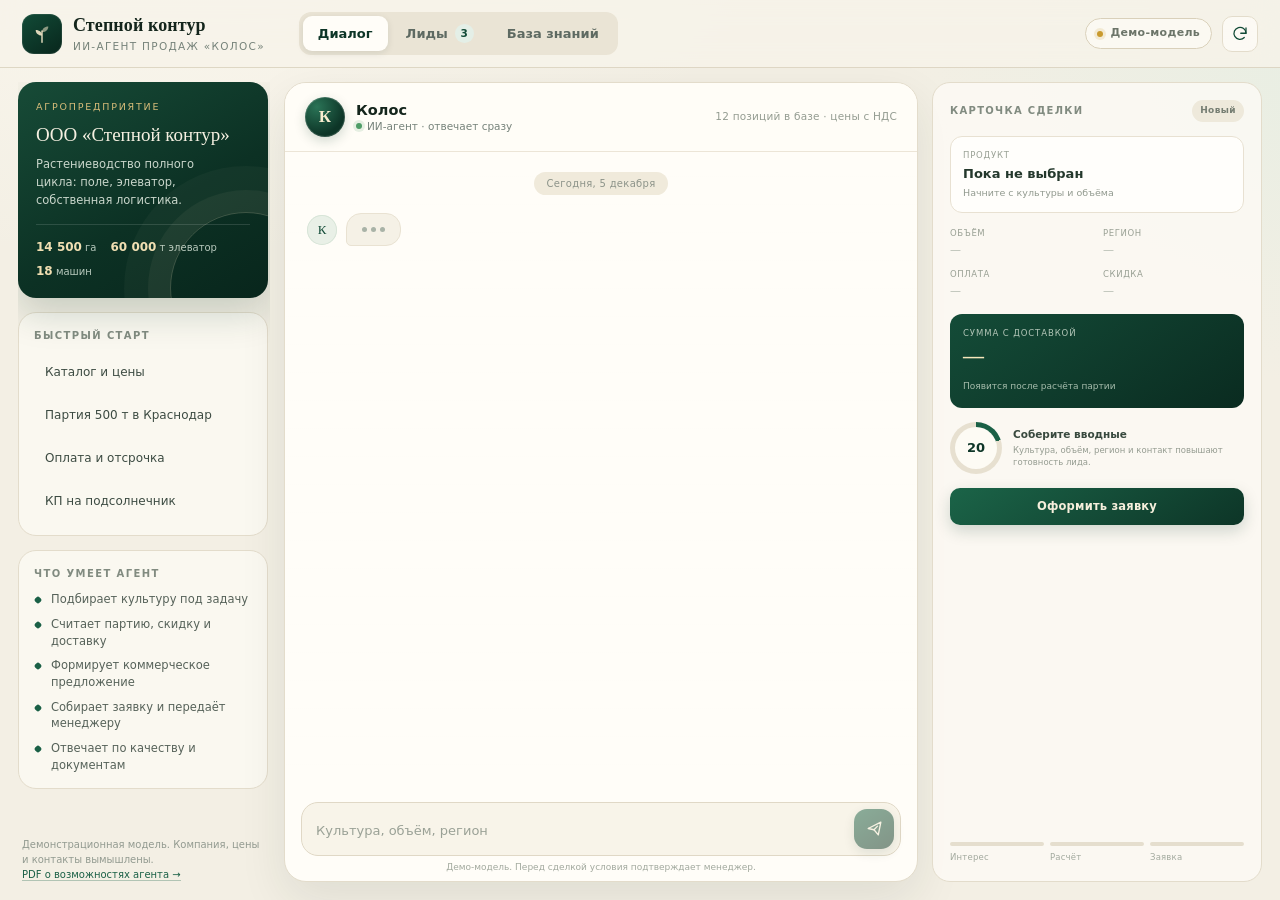
==== index.html @ c8ef96c7 "Add Kolos AI sales agent demo and capabilities PDF" ====
<!DOCTYPE html>
<html lang="ru">
<head>
  <meta charset="utf-8">
  <meta name="viewport" content="width=device-width, initial-scale=1">
  <title>Колос — ИИ-агент продаж «Степной контур»</title>
  <meta name="description" content="Демонстрационная модель ИИ-агента отдела продаж агропредприятия: подбор партии, расчёт, КП и заявки.">
  <link rel="stylesheet" href="assets/css/styles.css">
</head>
<body>
  <div class="app">
    <header class="topbar">
      <div class="brand">
        <div class="brand-mark" aria-hidden="true">
          <svg viewBox="0 0 32 32" fill="none">
            <path d="M16 27V12" stroke="currentColor" stroke-width="1.8" stroke-linecap="round"/>
            <path d="M16 18c-5.2 0-8.4-3.2-8.4-7.4 5.2 0 8.4 3.2 8.4 7.4Z" fill="currentColor" opacity=".9"/>
            <path d="M16 13.6c0-4.4 3.3-7.6 8.4-7.6 0 4.4-3.3 7.6-8.4 7.6Z" fill="currentColor" opacity=".55"/>
          </svg>
        </div>
        <div class="brand-text">
          <strong>Степной контур</strong>
          <span>ИИ-агент продаж «Колос»</span>
        </div>
      </div>

      <nav class="tabs" aria-label="Разделы">
        <button class="tab is-active" data-view="chat">Диалог</button>
        <button class="tab" data-view="leads">Лиды <span class="tab-count" id="leads-count">0</span></button>
        <button class="tab" data-view="kb">База знаний</button>
      </nav>

      <div class="top-actions">
        <span class="demo-pill"><i></i>Демо-модель</span>
        <button class="icon-btn" id="reset-btn" title="Начать новый диалог" aria-label="Начать новый диалог">
          <svg viewBox="0 0 24 24" fill="none"><path d="M20 11a8 8 0 1 0-2.3 5.7" stroke="currentColor" stroke-width="1.7" stroke-linecap="round"/><path d="M20 4v7h-7" stroke="currentColor" stroke-width="1.7" stroke-linecap="round" stroke-linejoin="round"/></svg>
        </button>
      </div>
    </header>

    <main class="workspace" id="workspace" data-view="chat">
      <aside class="sidebar">
        <div class="company-card">
          <div class="eyebrow">Агропредприятие</div>
          <div class="company-name">ООО «Степной контур»</div>
          <p>Растениеводство полного цикла: поле, элеватор, собственная логистика.</p>
          <div class="company-stats">
            <span><b>14 500</b> га</span>
            <span><b>60 000</b> т элеватор</span>
            <span><b>18</b> машин</span>
          </div>
        </div>

        <div class="side-section">
          <div class="side-title">Быстрый старт</div>
          <button class="scenario" data-prompt="Каталог и цены">
            <span>Каталог и цены</span><i>→</i>
          </button>
          <button class="scenario" data-prompt="Пшеница 3 класса, 500 т в Краснодар">
            <span>Партия 500 т в Краснодар</span><i>→</i>
          </button>
          <button class="scenario" data-prompt="Условия оплаты и отсрочка">
            <span>Оплата и отсрочка</span><i>→</i>
          </button>
          <button class="scenario" data-prompt="Подготовить КП на 300 т подсолнечника">
            <span>КП на подсолнечник</span><i>→</i>
          </button>
        </div>

        <div class="side-section">
          <div class="side-title">Что умеет агент</div>
          <ul class="cap-list">
            <li>Подбирает культуру под задачу</li>
            <li>Считает партию, скидку и доставку</li>
            <li>Формирует коммерческое предложение</li>
            <li>Собирает заявку и передаёт менеджеру</li>
            <li>Отвечает по качеству и документам</li>
          </ul>
        </div>

        <div class="side-note">
          Демонстрационная модель. Компания, цены и контакты вымышлены.<br>
          <a href="Возможности_ИИ-агента_Колос.pdf" target="_blank" rel="noopener">PDF о возможностях агента →</a>
        </div>
      </aside>

      <section class="view view-chat" aria-label="Диалог с агентом">
        <div class="chat-panel">
          <div class="chat-head">
            <div class="agent-id">
              <div class="avatar agent-avatar">К</div>
              <div class="agent-name">
                <strong>Колос</strong>
                <span><i class="online-dot"></i>ИИ-агент · отвечает сразу</span>
              </div>
            </div>
            <div class="chat-meta">12 позиций в базе · цены с НДС</div>
          </div>

          <div class="chat-scroll" id="chat-scroll" aria-live="polite">
            <div class="chat-day" id="chat-day">Сегодня</div>
            <div id="messages"></div>
          </div>

          <div class="suggestions" id="suggestions" aria-label="Быстрые ответы"></div>

          <form class="composer" id="composer" autocomplete="off">
            <textarea id="input" rows="1" placeholder="Культура, объём, регион" aria-label="Сообщение агенту"></textarea>
            <button class="send-btn" type="submit" aria-label="Отправить сообщение">
              <svg viewBox="0 0 24 24" fill="none"><path d="M4 12 20 4l-3.2 16-5.4-6.4L4 12Z" stroke="currentColor" stroke-width="1.7" stroke-linejoin="round"/><path d="m11.4 13.6 4.4-4.6" stroke="currentColor" stroke-width="1.7" stroke-linecap="round"/></svg>
            </button>
          </form>
          <div class="composer-note">Демо-модель. Перед сделкой условия подтверждает менеджер.</div>
        </div>
      </section>

      <aside class="deal-panel" aria-label="Карточка сделки">
        <div class="deal-head">
          <span>Карточка сделки</span>
          <span class="stage-pill" id="deal-stage">Новый</span>
        </div>

        <div class="deal-product">
          <span class="deal-label">Продукт</span>
          <div class="deal-value" id="deal-product">Пока не выбран</div>
          <div class="deal-sub" id="deal-product-sub">Начните с культуры и объёма</div>
        </div>

        <div class="deal-grid">
          <div><span>Объём</span><b id="deal-volume">—</b></div>
          <div><span>Регион</span><b id="deal-zone">—</b></div>
          <div><span>Оплата</span><b id="deal-payment">—</b></div>
          <div><span>Скидка</span><b id="deal-discount">—</b></div>
        </div>

        <div class="deal-total">
          <span id="deal-total-label">Сумма с доставкой</span>
          <b id="deal-total">—</b>
          <small id="deal-total-sub">Появится после расчёта партии</small>
        </div>

        <div class="score-row">
          <div class="score-ring" id="score-ring" style="--score:0"><span id="score-val">0</span></div>
          <div class="score-text">
            <b id="score-label">Соберите вводные</b>
            <span>Культура, объём, регион и контакт повышают готовность лида.</span>
          </div>
        </div>

        <button class="btn primary deal-cta" id="deal-cta" type="button">Оформить заявку</button>

        <div class="steps" id="deal-steps">
          <div class="step is-active" data-step="interest"><i></i><span>Интерес</span></div>
          <div class="step" data-step="quote"><i></i><span>Расчёт</span></div>
          <div class="step" data-step="lead"><i></i><span>Заявка</span></div>
        </div>
      </aside>

      <section class="view view-leads" aria-label="Лиды">
        <div class="page-head">
          <div>
            <h1>Лиды отдела продаж</h1>
            <p>Заявки из диалога с агентом и демонстрационные примеры. Статусы сохраняются в браузере.</p>
          </div>
          <button class="btn ghost" id="export-csv" type="button">Экспорт CSV</button>
        </div>

        <div class="kpi-row">
          <div class="kpi"><span>Всего лидов</span><b id="kpi-leads">0</b><small>в демо-базе</small></div>
          <div class="kpi"><span>Сумма пайплайна</span><b id="kpi-sum">0 ₽</b><small>по расчётам агента</small></div>
          <div class="kpi"><span>Средний скоринг</span><b id="kpi-score">0</b><small>из 100</small></div>
          <div class="kpi accent"><span>Горячих</span><b id="kpi-hot">0</b><small>скоринг 75+</small></div>
        </div>

        <div class="table-card">
          <div class="table-scroll">
            <table class="leads-table">
              <thead>
                <tr>
                  <th>Заявка</th>
                  <th>Клиент</th>
                  <th>Продукт</th>
                  <th>Объём</th>
                  <th>Сумма</th>
                  <th>Скоринг</th>
                  <th>Статус</th>
                </tr>
              </thead>
              <tbody id="leads-body"></tbody>
            </table>
          </div>
        </div>
      </section>

      <section class="view view-kb" aria-label="База знаний">
        <div class="page-head">
          <div>
            <h1>База знаний агента</h1>
            <p>12 товарных позиций, 10 типовых вопросов, условия оплаты и логистики. Данные вымышлены для демонстрации.</p>
          </div>
        </div>

        <div class="kb-toolbar">
          <div class="search-wrap">
            <svg viewBox="0 0 24 24" fill="none" aria-hidden="true"><circle cx="11" cy="11" r="6.5" stroke="currentColor" stroke-width="1.6"/><path d="m16 16 4 4" stroke="currentColor" stroke-width="1.6" stroke-linecap="round"/></svg>
            <input id="kb-search" type="search" placeholder="Поиск по культуре или показателю" aria-label="Поиск по базе знаний">
          </div>
          <div class="chips" id="kb-cats"></div>
        </div>

        <div class="table-card">
          <div class="table-scroll">
            <table class="kb-table">
              <thead>
                <tr>
                  <th>Позиция</th>
                  <th>Категория</th>
                  <th>Цена, ₽/т</th>
                  <th>В наличии</th>
                  <th>Мин. партия</th>
                  <th></th>
                </tr>
              </thead>
              <tbody id="kb-body"></tbody>
            </table>
          </div>
        </div>

        <h2 class="section-h">Частые вопросы</h2>
        <div class="faq-list" id="faq-list"></div>

        <h2 class="section-h">Условия работы</h2>
        <div class="terms-grid" id="terms-grid"></div>
      </section>
    </main>
  </div>

  <div class="modal" id="offer-modal" hidden>
    <div class="modal-backdrop" data-close-offer></div>
    <div class="modal-card" role="dialog" aria-modal="true" aria-label="Коммерческое предложение">
      <div class="modal-actions">
        <button class="btn ghost" id="offer-print" type="button">Печать / PDF</button>
        <button class="btn ghost" id="offer-download" type="button">Скачать HTML</button>
        <button class="icon-btn" data-close-offer type="button" aria-label="Закрыть">
          <svg viewBox="0 0 24 24" fill="none"><path d="m6 6 12 12M18 6 6 18" stroke="currentColor" stroke-width="1.8" stroke-linecap="round"/></svg>
        </button>
      </div>
      <div id="offer-doc"></div>
    </div>
  </div>

  <script src="assets/js/knowledge-base.js"></script>
  <script src="assets/js/agent.js"></script>
  <script src="assets/js/app.js"></script>
</body>
</html>
---- assets/css/styles.css ----
/* «Колос» — интерфейс демонстрационной модели ИИ-агента продаж */

:root {
  --paper: #f3efe4;
  --paper-deep: #ebe5d6;
  --card: #fffdf8;
  --ink: #14251c;
  --ink-soft: #3c4b42;
  --muted: #76827a;
  --line: #e3dccb;
  --line-strong: #d2c8b1;
  --green-950: #08261c;
  --green-900: #0d3527;
  --green-800: #124b37;
  --green-700: #1a6046;
  --green-100: #e4efe7;
  --gold: #c99a2e;
  --gold-soft: #f5e8c9;
  --danger: #a33b2e;
  --radius: 18px;
  --shadow: 0 18px 48px rgba(24, 41, 31, 0.09);
  --shadow-sm: 0 2px 10px rgba(24, 41, 31, 0.05);
  --font: "Segoe UI", system-ui, -apple-system, "Helvetica Neue", Arial, sans-serif;
  --serif: Georgia, "Times New Roman", serif;
}

* { box-sizing: border-box; }

html, body { height: 100%; }

body {
  margin: 0;
  color: var(--ink);
  font-family: var(--font);
  font-size: 14px;
  line-height: 1.5;
  background:
    radial-gradient(1100px 640px at 12% -12%, #fbf8ef 0%, transparent 58%),
    radial-gradient(900px 620px at 108% 6%, #e7eee3 0%, transparent 54%),
    var(--paper);
  -webkit-font-smoothing: antialiased;
}

button, input, textarea, select { font: inherit; color: inherit; }
button { cursor: pointer; }
h1, h2, h3, h4, p { margin: 0; }
ul { margin: 0; padding: 0; list-style: none; }

.app {
  display: flex;
  flex-direction: column;
  height: 100vh;
  height: 100dvh;
  overflow: hidden;
}

/* ---------- Шапка ---------- */

.topbar {
  flex: 0 0 auto;
  display: flex;
  align-items: center;
  gap: 28px;
  height: 68px;
  padding: 0 22px;
  border-bottom: 1px solid rgba(210, 200, 177, 0.65);
  background: rgba(247, 243, 233, 0.82);
  backdrop-filter: blur(14px);
  -webkit-backdrop-filter: blur(14px);
  z-index: 20;
}

.brand { display: flex; align-items: center; gap: 11px; min-width: 0; }

.brand-mark {
  width: 40px;
  height: 40px;
  flex: 0 0 auto;
  border-radius: 12px;
  display: grid;
  place-items: center;
  color: var(--gold-soft);
  background: linear-gradient(145deg, var(--green-800), var(--green-950));
  box-shadow: inset 0 0 0 1px rgba(255, 255, 255, 0.08);
}
.brand-mark svg { width: 24px; height: 24px; }

.brand-text { display: flex; flex-direction: column; line-height: 1.2; min-width: 0; }
.brand-text strong { font-family: var(--serif); font-size: 18px; font-weight: 600; letter-spacing: 0.1px; }
.brand-text span { font-size: 10.5px; color: var(--muted); text-transform: uppercase; letter-spacing: 1.3px; margin-top: 3px; }

.tabs {
  display: flex;
  gap: 3px;
  padding: 4px;
  border-radius: 12px;
  background: #eae4d5;
  margin-left: 6px;
}

.tab {
  border: 0;
  background: transparent;
  border-radius: 9px;
  padding: 8px 15px;
  font-size: 13px;
  font-weight: 600;
  color: #5e6a62;
  display: flex;
  align-items: center;
  gap: 7px;
  transition: background 0.18s, color 0.18s, box-shadow 0.18s;
  white-space: nowrap;
}
.tab:hover { color: var(--green-800); }
.tab.is-active { background: var(--card); color: var(--green-900); box-shadow: 0 2px 7px rgba(24, 41, 31, 0.1); }

.tab-count {
  min-width: 19px;
  height: 19px;
  padding: 0 5px;
  border-radius: 999px;
  background: var(--green-100);
  color: var(--green-800);
  font-size: 10.5px;
  display: inline-grid;
  place-items: center;
}

.top-actions { margin-left: auto; display: flex; align-items: center; gap: 10px; }

.demo-pill {
  display: inline-flex;
  align-items: center;
  gap: 7px;
  padding: 6px 11px;
  border-radius: 999px;
  border: 1px solid #d9d0ba;
  background: rgba(255, 253, 248, 0.6);
  font-size: 11px;
  font-weight: 600;
  letter-spacing: 0.3px;
  color: #6c7569;
  white-space: nowrap;
}
.demo-pill i { width: 6px; height: 6px; border-radius: 50%; background: var(--gold); box-shadow: 0 0 0 3px rgba(201, 154, 46, 0.16); }

.icon-btn {
  width: 36px;
  height: 36px;
  border-radius: 10px;
  border: 1px solid var(--line);
  background: rgba(255, 253, 248, 0.7);
  color: var(--green-800);
  display: grid;
  place-items: center;
  transition: border-color 0.18s, background 0.18s, transform 0.18s;
}
.icon-btn:hover { border-color: var(--green-700); background: #fff; }
.icon-btn:active { transform: scale(0.96); }
.icon-btn svg { width: 18px; height: 18px; }

/* ---------- Рабочая область ---------- */

.workspace {
  flex: 1 1 auto;
  min-height: 0;
  display: grid;
  grid-template-columns: 252px minmax(0, 1fr) 330px;
  gap: 14px;
  padding: 14px 18px 18px;
}

.view { display: none; min-width: 0; min-height: 0; }
.workspace[data-view="chat"] .view-chat { display: flex; }
.workspace[data-view="leads"] .view-leads { display: block; grid-column: 2 / -1; overflow-y: auto; padding: 4px 4px 28px; }
.workspace[data-view="kb"] .view-kb { display: block; grid-column: 2 / -1; overflow-y: auto; padding: 4px 4px 28px; }
.workspace[data-view="leads"] .deal-panel,
.workspace[data-view="kb"] .deal-panel { display: none; }
.workspace[data-view="leads"] .view-chat,
.workspace[data-view="kb"] .view-chat { display: none; }

/* ---------- Левая колонка ---------- */

.sidebar {
  display: flex;
  flex-direction: column;
  gap: 14px;
  min-height: 0;
  overflow-y: auto;
  padding-right: 2px;
  scrollbar-width: thin;
}

.company-card {
  position: relative;
  overflow: hidden;
  padding: 18px;
  border-radius: var(--radius);
  background: linear-gradient(150deg, #174b37 0%, #0c3124 58%, #08261c 100%);
  color: #f5f0e1;
  box-shadow: 0 16px 36px rgba(13, 53, 39, 0.18);
}
.company-card::after {
  content: "";
  position: absolute;
  width: 150px;
  height: 150px;
  right: -54px;
  bottom: -66px;
  border-radius: 50%;
  border: 1px solid rgba(245, 232, 201, 0.22);
  box-shadow: 0 0 0 22px rgba(245, 232, 201, 0.05), 0 0 0 46px rgba(245, 232, 201, 0.03);
}
.eyebrow {
  font-size: 9.5px;
  letter-spacing: 1.8px;
  text-transform: uppercase;
  color: #d9bd7a;
  margin-bottom: 9px;
}
.company-name { font-family: var(--serif); font-size: 19px; line-height: 1.25; margin-bottom: 9px; }
.company-card p { font-size: 11.5px; line-height: 1.55; color: #c9d6cb; max-width: 200px; }
.company-stats {
  display: flex;
  flex-wrap: wrap;
  gap: 6px 14px;
  margin-top: 15px;
  padding-top: 13px;
  border-top: 1px solid rgba(255, 255, 255, 0.13);
  font-size: 10px;
  color: #b9cabe;
}
.company-stats b { color: #f1dfb2; font-size: 12px; font-weight: 600; }

.side-section {
  padding: 15px;
  border-radius: var(--radius);
  border: 1px solid var(--line);
  background: rgba(255, 253, 248, 0.62);
}
.side-title {
  font-size: 10px;
  font-weight: 700;
  letter-spacing: 1.4px;
  text-transform: uppercase;
  color: #818b80;
  margin-bottom: 10px;
}

.scenario {
  width: 100%;
  display: flex;
  align-items: center;
  justify-content: space-between;
  gap: 8px;
  padding: 9px 10px;
  margin-bottom: 5px;
  border: 1px solid transparent;
  border-radius: 10px;
  background: transparent;
  text-align: left;
  font-size: 12px;
  color: var(--ink-soft);
  transition: background 0.16s, border-color 0.16s, transform 0.16s;
}
.scenario:last-child { margin-bottom: 0; }
.scenario i { font-style: normal; color: var(--gold); opacity: 0; transform: translateX(-3px); transition: opacity 0.16s, transform 0.16s; }
.scenario:hover { background: #fff; border-color: var(--line); transform: translateX(1px); }
.scenario:hover i { opacity: 1; transform: translateX(0); }

.cap-list li {
  position: relative;
  padding-left: 17px;
  font-size: 11.5px;
  line-height: 1.45;
  color: #566259;
  margin-bottom: 8px;
}
.cap-list li:last-child { margin-bottom: 0; }
.cap-list li::before {
  content: "";
  position: absolute;
  left: 1px;
  top: 6px;
  width: 6px;
  height: 6px;
  border-radius: 2px;
  background: var(--green-700);
  transform: rotate(45deg);
}

.side-note {
  margin-top: auto;
  padding: 0 4px;
  font-size: 10px;
  line-height: 1.5;
  color: #929a90;
}
.side-note a {
  color: var(--green-700);
  text-decoration: none;
  border-bottom: 1px solid rgba(26, 96, 70, 0.3);
}
.side-note a:hover { border-bottom-color: var(--green-700); }

/* ---------- Чат ---------- */

.view-chat { min-height: 0; }

.chat-panel {
  flex: 1;
  min-width: 0;
  min-height: 0;
  display: flex;
  flex-direction: column;
  overflow: hidden;
  border-radius: 22px;
  border: 1px solid var(--line);
  background: var(--card);
  box-shadow: var(--shadow);
}

.chat-head {
  flex: 0 0 auto;
  display: flex;
  align-items: center;
  justify-content: space-between;
  gap: 14px;
  padding: 14px 20px;
  border-bottom: 1px solid #ece5d7;
  background: rgba(255, 253, 248, 0.9);
}

.agent-id { display: flex; align-items: center; gap: 11px; }
.avatar {
  border-radius: 50%;
  display: grid;
  place-items: center;
  flex: 0 0 auto;
  font-family: var(--serif);
  font-weight: 600;
}
.agent-avatar {
  width: 40px;
  height: 40px;
  font-size: 17px;
  color: #f8edcf;
  background: radial-gradient(circle at 30% 25%, #2a7356, #0d3527 68%);
  box-shadow: inset 0 0 0 1px rgba(255, 255, 255, 0.14), 0 4px 12px rgba(13, 53, 39, 0.18);
}
.agent-name { display: flex; flex-direction: column; line-height: 1.3; }
.agent-name strong { font-size: 14.5px; }
.agent-name span { font-size: 10.5px; color: var(--muted); display: flex; align-items: center; gap: 5px; }
.online-dot { width: 6px; height: 6px; border-radius: 50%; background: #4f9d67; box-shadow: 0 0 0 3px rgba(79, 157, 103, 0.14); }
.chat-meta { font-size: 10.5px; color: #949c91; letter-spacing: 0.2px; }

.chat-scroll {
  flex: 1 1 auto;
  min-height: 0;
  overflow-y: auto;
  padding: 20px 22px 10px;
  background:
    linear-gradient(rgba(255, 253, 248, 0.94), rgba(255, 253, 248, 0.94)),
    repeating-linear-gradient(0deg, transparent 0 27px, rgba(20, 37, 28, 0.035) 27px 28px);
  scrollbar-width: thin;
  scrollbar-color: #d8d0bd transparent;
}
.chat-scroll::-webkit-scrollbar { width: 7px; }
.chat-scroll::-webkit-scrollbar-thumb { background: #d8d0bd; border-radius: 999px; }

.chat-day {
  width: fit-content;
  margin: 0 auto 18px;
  padding: 4px 12px;
  border-radius: 999px;
  background: #f0eadb;
  font-size: 10px;
  color: #8c9389;
  letter-spacing: 0.3px;
}

.msg { display: flex; gap: 9px; align-items: flex-start; margin-bottom: 13px; animation: msg-in 0.28s ease both; }
.msg-avatar {
  width: 30px;
  height: 30px;
  flex: 0 0 auto;
  border-radius: 50%;
  display: grid;
  place-items: center;
  font-family: var(--serif);
  font-size: 13px;
  margin-top: 2px;
}
.msg.agent .msg-avatar { background: #e9f0e7; color: var(--green-800); box-shadow: inset 0 0 0 1px #d8e5d8; }
.msg.user { flex-direction: row-reverse; }
.msg.user .msg-avatar { background: #f3e4bf; color: #8a6716; box-shadow: inset 0 0 0 1px #ead7aa; font-family: var(--font); font-size: 9.5px; letter-spacing: -0.2px; }
.msg-body { width: 100%; min-width: 0; max-width: min(640px, calc(100% - 42px)); }
.msg.user .msg-body { max-width: min(560px, calc(100% - 42px)); display: flex; flex-direction: column; align-items: flex-end; }

.bubble {
  display: inline-block;
  max-width: 100%;
  padding: 11px 14px;
  border-radius: 15px 15px 15px 5px;
  background: #f5f1e6;
  border: 1px solid #e9e2d2;
  font-size: 13px;
  line-height: 1.55;
  color: #26352c;
  overflow-wrap: anywhere;
}
.bubble b { color: var(--green-900); }
.msg.user .bubble {
  background: linear-gradient(145deg, #17513d, #0d3527);
  border-color: #0d3527;
  color: #f7f2e3;
  border-radius: 15px 15px 5px 15px;
  box-shadow: 0 4px 12px rgba(13, 53, 39, 0.14);
}
.msg.user .bubble b { color: #f3e3b6; }

.msg-intro { margin-bottom: 8px; }

/* Товарные карточки */

.p-grid { display: grid; grid-template-columns: repeat(auto-fit, minmax(205px, 1fr)); gap: 9px; }

.p-card {
  display: flex;
  flex-direction: column;
  gap: 7px;
  padding: 12px 13px;
  border: 1px solid #e5dece;
  border-radius: 14px;
  background: #fffefb;
  box-shadow: var(--shadow-sm);
  transition: border-color 0.18s, transform 0.18s, box-shadow 0.18s;
}
.p-card:hover { border-color: #b9cdb9; transform: translateY(-1px); box-shadow: 0 7px 20px rgba(24, 41, 31, 0.08); }
.p-top { display: flex; align-items: center; justify-content: space-between; gap: 6px; }
.p-cat { font-size: 9px; letter-spacing: 1px; text-transform: uppercase; color: #949b8e; }
.p-badge { font-size: 9px; font-weight: 700; color: #836214; background: var(--gold-soft); border-radius: 999px; padding: 2px 7px; white-space: nowrap; }
.p-card h4 { font-size: 12.5px; line-height: 1.32; font-weight: 600; color: #1d3327; min-height: 33px; }
.p-price { font-size: 17px; font-weight: 700; color: var(--green-900); letter-spacing: -0.2px; }
.p-price span { font-size: 10.5px; font-weight: 500; color: var(--muted); }
.p-meta { display: flex; flex-wrap: wrap; gap: 4px 10px; font-size: 9.5px; color: #7f8a80; }
.p-specs { font-size: 9.5px; line-height: 1.45; color: #8b9388; border-top: 1px dashed #e9e2d2; padding-top: 7px; }
.p-ask {
  margin-top: 2px;
  border: 0;
  background: transparent;
  padding: 2px 0;
  text-align: left;
  color: var(--green-700);
  font-size: 10.5px;
  font-weight: 700;
  letter-spacing: 0.2px;
}
.p-ask:hover { color: var(--green-950); text-decoration: underline; }

/* Прайс-таблица в чате */

.price-table {
  width: 100%;
  border: 1px solid #e5dece;
  border-radius: 13px;
  overflow: hidden;
  background: #fffefb;
  border-collapse: separate;
  border-spacing: 0;
  font-size: 11.5px;
}
.price-table th {
  text-align: left;
  padding: 7px 11px;
  background: #f3eee1;
  color: #8a9186;
  font-size: 9px;
  letter-spacing: 0.8px;
  text-transform: uppercase;
  font-weight: 600;
}
.price-table td { padding: 8px 11px; border-top: 1px solid #efe9db; vertical-align: middle; }
.price-table td:last-child { text-align: right; }
.price-table .pt-name { font-weight: 600; color: #24382c; }
.price-table .pt-price { font-weight: 700; color: var(--green-800); white-space: nowrap; }
.price-table button {
  border: 1px solid #d8d0bd;
  background: #fff;
  border-radius: 7px;
  padding: 4px 9px;
  font-size: 9.5px;
  color: var(--green-700);
  font-weight: 600;
  white-space: nowrap;
}
.price-table button:hover { border-color: var(--green-700); }

/* Расчёт */

.quote-card {
  max-width: 630px;
  overflow: hidden;
  border: 1px solid #ddd5c2;
  border-radius: 15px;
  background: #fffefb;
  box-shadow: 0 6px 18px rgba(24, 41, 31, 0.06);
}
.quote-head {
  display: flex;
  align-items: flex-start;
  justify-content: space-between;
  gap: 12px;
  padding: 12px 15px;
  background: linear-gradient(135deg, #f1f5ec, #faf7ee);
  border-bottom: 1px solid #e7e0cf;
}
.quote-head span { display: block; font-size: 9px; letter-spacing: 1.1px; text-transform: uppercase; color: #8c9488; margin-bottom: 3px; }
.quote-head b { font-size: 13px; color: #1b3326; line-height: 1.3; }
.quote-valid {
  flex: 0 0 auto;
  font-size: 9px !important;
  letter-spacing: 0.2px !important;
  text-transform: none !important;
  color: #7a6330 !important;
  background: #f6eccf;
  border-radius: 999px;
  padding: 4px 8px;
  margin: 0 !important;
  white-space: nowrap;
}
.q-lines { padding: 8px 15px; }
.q-line { display: flex; justify-content: space-between; gap: 14px; padding: 5px 0; font-size: 11.5px; color: #5f6b62; }
.q-line b { color: #24382c; font-weight: 600; white-space: nowrap; }
.q-line.discount, .q-line.discount b { color: #8a6716; }
.q-line .q-note { display: block; font-size: 9px; color: #98a094; font-weight: 400; margin-top: 1px; }
.q-total {
  display: grid;
  grid-template-columns: 1fr auto;
  align-items: center;
  gap: 4px 14px;
  padding: 12px 15px;
  background: linear-gradient(140deg, #124b37, #0a2b20);
  color: #f4eedf;
}
.q-total span { font-size: 10px; letter-spacing: 0.7px; text-transform: uppercase; color: #b9cbbd; }
.q-total b { font-family: var(--serif); font-size: 22px; letter-spacing: -0.3px; color: #f7e8bd; }
.q-total small { grid-column: 1 / -1; font-size: 9.5px; color: #a9bfae; }
.q-foot { padding: 8px 15px; border-top: 1px solid #ece5d6; font-size: 9px; color: #969d92; display: flex; justify-content: space-between; gap: 10px; flex-wrap: wrap; }
.q-warn { margin: 0 15px 10px; padding: 7px 9px; border-radius: 8px; background: #fbf1d8; color: #7c621f; font-size: 9.5px; line-height: 1.45; }

/* Оплата */

.pay-card { display: grid; gap: 7px; max-width: 600px; }
.pay-opt {
  display: grid;
  grid-template-columns: 1fr auto;
  gap: 2px 14px;
  padding: 10px 13px;
  border: 1px solid #e5dece;
  border-radius: 11px;
  background: #fffefb;
}
.pay-opt.is-highlight { border-color: #d9c48d; background: #fdf8ea; }
.pay-opt b { font-size: 12px; color: #26392d; }
.pay-opt .pay-amount { font-size: 12px; font-weight: 700; color: var(--green-800); white-space: nowrap; }
.pay-opt span { grid-column: 1 / -1; font-size: 9.5px; color: #8b9388; }
.pay-opt .pay-tag { font-size: 8.5px; font-weight: 700; color: #7c5e16; background: #f5e6bd; border-radius: 999px; padding: 2px 6px; margin-left: 5px; }

/* Доставка */

.delivery-table { width: 100%; border-collapse: collapse; font-size: 11px; background: #fffefb; border: 1px solid #e5dece; border-radius: 12px; overflow: hidden; max-width: 600px; }
.delivery-table th { text-align: left; padding: 7px 11px; background: #f3eee1; font-size: 8.5px; letter-spacing: 0.7px; text-transform: uppercase; color: #8d9488; font-weight: 600; }
.delivery-table td { padding: 6px 11px; border-top: 1px solid #f0eadc; }
.delivery-table td:last-child { text-align: right; font-weight: 600; color: var(--green-800); }
.delivery-table .day { color: #8f978c; font-size: 9.5px; text-align: right; }

/* Форма */

.lead-form {
  max-width: 590px;
  padding: 14px;
  border: 1px solid #ddd5c2;
  border-radius: 15px;
  background: #fffefb;
  box-shadow: var(--shadow-sm);
}
.form-context {
  display: flex;
  flex-wrap: wrap;
  gap: 5px;
  margin-bottom: 10px;
}
.form-context span {
  font-size: 9px;
  color: #6b7569;
  background: #f2edde;
  border-radius: 999px;
  padding: 3px 8px;
}
.form-grid { display: grid; grid-template-columns: 1fr 1fr; gap: 8px; }
.lead-form label { display: flex; flex-direction: column; gap: 4px; font-size: 9px; font-weight: 600; letter-spacing: 0.4px; text-transform: uppercase; color: #8a9186; }
.lead-form input, .lead-form textarea {
  border: 1px solid #e2dbc9;
  border-radius: 9px;
  background: #fbf8f0;
  padding: 8px 10px;
  font-size: 12px;
  color: var(--ink);
  outline: none;
  transition: border-color 0.16s, background 0.16s, box-shadow 0.16s;
}
.lead-form input:focus, .lead-form textarea:focus { border-color: #7fa389; background: #fff; box-shadow: 0 0 0 3px rgba(26, 96, 70, 0.09); }
.lead-form textarea { resize: vertical; min-height: 44px; }
.lead-form .wide { margin-top: 8px; }
.form-foot { display: flex; align-items: center; justify-content: space-between; gap: 12px; margin-top: 10px; }
.form-foot small { font-size: 8.5px; line-height: 1.4; color: #a0a79c; max-width: 300px; }
.form-error { margin-top: 7px; font-size: 10px; color: var(--danger); }
.form-status { font-size: 10.5px; color: var(--green-700); font-weight: 600; }
.lead-form.is-sent { opacity: 0.72; }

/* Заявка-итог */

.summary-card {
  max-width: 590px;
  border: 1px solid #d9d2bf;
  border-radius: 14px;
  background: #fffefb;
  overflow: hidden;
}
.summary-top { display: flex; align-items: center; justify-content: space-between; gap: 10px; padding: 10px 13px; background: #f2f6ed; border-bottom: 1px solid #e6e0d0; }
.summary-top b { font-size: 12px; }
.summary-grid { display: grid; grid-template-columns: 1fr 1fr; gap: 8px 16px; padding: 12px 13px; }
.summary-grid span { display: block; font-size: 8.5px; letter-spacing: 0.5px; text-transform: uppercase; color: #969d92; margin-bottom: 1px; }
.summary-grid b { font-size: 11px; font-weight: 600; color: #2c3d32; }
.summary-total { display: flex; justify-content: space-between; align-items: center; padding: 9px 13px; border-top: 1px dashed #e6dfcf; font-size: 11px; color: #758075; }
.summary-total b { font-size: 14px; color: var(--green-800); }

/* КП в чате */

.offer-card {
  display: flex;
  align-items: center;
  gap: 12px;
  max-width: 590px;
  padding: 12px 14px;
  border: 1px solid #dcc994;
  border-radius: 14px;
  background: linear-gradient(135deg, #fdf8e9, #f8f0d6);
}
.offer-card .offer-ico {
  width: 38px;
  height: 46px;
  flex: 0 0 auto;
  border-radius: 4px 9px 4px 4px;
  background: #fff;
  border: 1px solid #e3d4a8;
  display: grid;
  place-items: center;
  font-size: 8px;
  font-weight: 800;
  letter-spacing: 0.5px;
  color: #9b7920;
  box-shadow: 0 2px 5px rgba(138, 103, 22, 0.08);
}
.offer-card .offer-text { min-width: 0; flex: 1; }
.offer-card b { display: block; font-size: 12px; color: #3c3318; }
.offer-card span { display: block; font-size: 9.5px; color: #857748; margin-top: 2px; }
.offer-card button {
  flex: 0 0 auto;
  border: 1px solid #c9a43c;
  background: #fffdf4;
  color: #7e5f12;
  border-radius: 9px;
  padding: 7px 11px;
  font-size: 10px;
  font-weight: 700;
  white-space: nowrap;
}
.offer-card button:hover { background: #fff; border-color: #a9831a; }

/* Печатает */

.typing { display: flex; gap: 9px; align-items: flex-start; margin-bottom: 13px; animation: msg-in 0.2s ease both; }
.typing .msg-avatar {
  width: 30px;
  height: 30px;
  border-radius: 50%;
  display: grid;
  place-items: center;
  flex: 0 0 auto;
  background: #e9f0e7;
  color: var(--green-800);
  font-family: var(--serif);
  font-size: 13px;
  box-shadow: inset 0 0 0 1px #d8e5d8;
}
.typing .bubble { display: flex; align-items: center; gap: 4px; padding: 13px 15px; }
.typing i { width: 5px; height: 5px; border-radius: 50%; background: #a9b3a7; animation: blink 1.2s infinite; }
.typing i:nth-child(2) { animation-delay: 0.15s; }
.typing i:nth-child(3) { animation-delay: 0.3s; }

/* Быстрые ответы и ввод */

.suggestions {
  flex: 0 0 auto;
  display: flex;
  gap: 7px;
  overflow-x: auto;
  padding: 9px 18px 0;
  scrollbar-width: none;
}
.suggestions::-webkit-scrollbar { display: none; }
.suggestions:empty { display: none; }
.suggestions button {
  flex: 0 0 auto;
  border: 1px solid #dcd4c2;
  background: #fffdf8;
  border-radius: 999px;
  padding: 6px 12px;
  font-size: 10.5px;
  color: #536157;
  transition: border-color 0.16s, background 0.16s, color 0.16s;
}
.suggestions button:hover { border-color: var(--green-700); background: #f4f8f1; color: var(--green-900); }

.composer {
  flex: 0 0 auto;
  display: flex;
  align-items: flex-end;
  gap: 8px;
  margin: 10px 16px 5px;
  padding: 6px 6px 6px 14px;
  border: 1px solid #e0d8c6;
  border-radius: 17px;
  background: #f8f4e9;
  transition: border-color 0.18s, background 0.18s, box-shadow 0.18s;
}
.composer:focus-within { border-color: #92b19a; background: #fff; box-shadow: 0 0 0 3px rgba(26, 96, 70, 0.07); }
.composer textarea {
  flex: 1;
  min-width: 0;
  border: 0;
  background: transparent;
  resize: none;
  outline: none;
  padding: 8px 0;
  max-height: 120px;
  font-size: 13px;
  line-height: 1.45;
}
.composer textarea::placeholder { color: #9aa196; }
.send-btn {
  width: 40px;
  height: 40px;
  flex: 0 0 auto;
  border: 0;
  border-radius: 13px;
  background: linear-gradient(145deg, #1c6549, #0d3527);
  color: #f6efdc;
  display: grid;
  place-items: center;
  box-shadow: 0 4px 12px rgba(13, 53, 39, 0.2);
  transition: transform 0.16s, opacity 0.16s;
}
.send-btn:hover { transform: translateY(-1px); }
.send-btn:active { transform: scale(0.96); }
.send-btn:disabled { opacity: 0.5; cursor: default; transform: none; }
.send-btn svg { width: 19px; height: 19px; }
.composer-note { flex: 0 0 auto; text-align: center; font-size: 9px; color: #a2a99e; padding: 0 0 7px; }

/* ---------- Карточка сделки ---------- */

.deal-panel {
  display: flex;
  flex-direction: column;
  gap: 14px;
  min-height: 0;
  overflow-y: auto;
  padding: 17px;
  border: 1px solid var(--line);
  border-radius: var(--radius);
  background: rgba(255, 253, 248, 0.72);
  scrollbar-width: thin;
}

.deal-head { display: flex; align-items: center; justify-content: space-between; gap: 8px; }
.deal-head > span:first-child { font-size: 10px; font-weight: 700; letter-spacing: 1.3px; text-transform: uppercase; color: #818b80; }
.stage-pill {
  font-size: 9px;
  font-weight: 700;
  letter-spacing: 0.4px;
  padding: 4px 8px;
  border-radius: 999px;
  background: #eee9db;
  color: #757d72;
  white-space: nowrap;
}
.stage-pill.is-quote { background: #e9f0e4; color: #3f6f4d; }
.stage-pill.is-lead { background: var(--gold-soft); color: #7a5c12; }

.deal-product { padding: 12px; border-radius: 12px; background: #fffefb; border: 1px solid #e8e1d2; }
.deal-label { display: block; font-size: 8.5px; letter-spacing: 0.8px; text-transform: uppercase; color: #99a094; margin-bottom: 4px; }
.deal-value { font-size: 13px; font-weight: 600; line-height: 1.35; color: #24382c; }
.deal-sub { font-size: 9.5px; color: #929a8f; margin-top: 3px; }

.deal-grid { display: grid; grid-template-columns: 1fr 1fr; gap: 10px 12px; }
.deal-grid > div { min-width: 0; }
.deal-grid span { display: block; font-size: 8.5px; letter-spacing: 0.6px; text-transform: uppercase; color: #99a094; margin-bottom: 2px; }
.deal-grid b { display: block; font-size: 11px; font-weight: 600; color: #3a4a40; overflow: hidden; text-overflow: ellipsis; }
.deal-grid b.is-empty { color: #b3b9af; font-weight: 400; }

.deal-total {
  padding: 13px;
  border-radius: 12px;
  background: linear-gradient(145deg, #144c38, #0a2b20);
  color: #f4eedf;
}
.deal-total span { display: block; font-size: 8.5px; letter-spacing: 0.9px; text-transform: uppercase; color: #b3c6b8; }
.deal-total b { display: block; font-family: var(--serif); font-size: 21px; color: #f6e7bb; margin: 2px 0 1px; letter-spacing: -0.3px; }
.deal-total small { font-size: 9px; color: #a6bcac; }

.score-row { display: flex; align-items: center; gap: 11px; }
.score-ring {
  position: relative;
  width: 52px;
  height: 52px;
  flex: 0 0 auto;
  border-radius: 50%;
  background: conic-gradient(var(--green-700) calc(var(--score) * 1%), #e7e0d0 0);
  display: grid;
  place-items: center;
}
.score-ring::before { content: ""; position: absolute; inset: 5px; border-radius: 50%; background: #fdfbf4; }
.score-ring span { position: relative; font-size: 13px; font-weight: 700; color: var(--green-900); }
.score-text { min-width: 0; }
.score-text b { display: block; font-size: 10.5px; color: #38493e; }
.score-text span { display: block; font-size: 8.5px; line-height: 1.4; color: #959c91; margin-top: 2px; }

.btn {
  border: 0;
  border-radius: 10px;
  padding: 10px 14px;
  font-size: 11.5px;
  font-weight: 700;
  letter-spacing: 0.2px;
  transition: transform 0.16s, background 0.16s, border-color 0.16s;
}
.btn.primary {
  background: linear-gradient(145deg, #1b6448, #0d3527);
  color: #f6efdc;
  box-shadow: 0 6px 16px rgba(13, 53, 39, 0.18);
}
.btn.primary:hover { transform: translateY(-1px); }
.btn.primary:disabled { opacity: 0.55; cursor: default; transform: none; }
.btn.ghost {
  border: 1px solid #d7cfbc;
  background: #fffdf8;
  color: var(--green-800);
}
.btn.ghost:hover { border-color: var(--green-700); background: #fff; }
.deal-cta { width: 100%; }

.steps { display: flex; gap: 6px; margin-top: auto; padding-top: 4px; }
.step { flex: 1; display: flex; flex-direction: column; gap: 5px; font-size: 8.5px; color: #a2a99e; letter-spacing: 0.2px; }
.step i { height: 4px; border-radius: 2px; background: #e5dece; transition: background 0.2s; }
.step.is-active { color: #546257; }
.step.is-active i { background: var(--green-700); }
.step.is-done i { background: var(--gold); }

/* ---------- Страницы: лиды и база знаний ---------- */

.page-head { display: flex; align-items: flex-start; justify-content: space-between; gap: 18px; margin: 4px 2px 16px; }
.page-head h1 { font-family: var(--serif); font-size: 26px; font-weight: 600; letter-spacing: -0.3px; color: var(--green-950); }
.page-head p { margin-top: 5px; font-size: 11.5px; line-height: 1.5; color: #7c877d; max-width: 620px; }

.kpi-row { display: grid; grid-template-columns: repeat(4, minmax(0, 1fr)); gap: 10px; margin-bottom: 14px; }
.kpi {
  padding: 13px 15px;
  border: 1px solid var(--line);
  border-radius: 14px;
  background: rgba(255, 253, 248, 0.72);
}
.kpi span { display: block; font-size: 8.5px; letter-spacing: 0.9px; text-transform: uppercase; color: #939b90; }
.kpi b { display: block; font-family: var(--serif); font-size: 22px; font-weight: 600; color: var(--green-900); margin: 2px 0 1px; letter-spacing: -0.3px; }
.kpi small { font-size: 9px; color: #a3aaa0; }
.kpi.accent { background: linear-gradient(145deg, #174c37, #0a2b20); border-color: #0a2b20; }
.kpi.accent span, .kpi.accent small { color: #b7c9bb; }
.kpi.accent b { color: #f5e6bb; }

.table-card { border: 1px solid var(--line); border-radius: 16px; background: rgba(255, 253, 248, 0.82); overflow: hidden; }
.table-scroll { overflow-x: auto; }
table { width: 100%; border-collapse: collapse; }
.leads-table { min-width: 860px; }
.kb-table { min-width: 720px; }

th {
  text-align: left;
  padding: 11px 14px;
  background: #f1ecdf;
  font-size: 8.5px;
  font-weight: 700;
  letter-spacing: 0.8px;
  text-transform: uppercase;
  color: #8b9388;
  border-bottom: 1px solid #e0d8c6;
  white-space: nowrap;
}
td { padding: 11px 14px; border-top: 1px solid #eee8da; font-size: 11px; vertical-align: middle; }
tbody tr:first-child td { border-top: 0; }
tbody tr:hover { background: rgba(244, 240, 228, 0.55); }

.lead-id { font-size: 10px; font-weight: 700; color: var(--green-800); white-space: nowrap; }
.lead-date { display: block; font-size: 8.5px; color: #9ba297; margin-top: 2px; }
.lead-client b { display: block; font-size: 11px; color: #2b3d31; }
.lead-client span { display: block; font-size: 9px; color: #939b90; margin-top: 1px; }
.lead-product b { display: block; font-size: 10.5px; color: #34463a; }
.lead-product span { display: block; font-size: 8.5px; color: #9ba297; margin-top: 1px; }
.lead-amount { font-weight: 700; color: var(--green-900); white-space: nowrap; }
.lead-amount small { display: block; font-size: 8px; font-weight: 400; color: #a0a79c; }

.score-badge {
  display: inline-flex;
  align-items: center;
  gap: 4px;
  padding: 3px 7px;
  border-radius: 999px;
  font-size: 9px;
  font-weight: 700;
}
.score-badge.hot { background: #f7e4c1; color: #7c5a10; }
.score-badge.warm { background: #e7f0e5; color: #3e6d4b; }
.score-badge.cold { background: #ece9df; color: #7c8378; }

.status-select {
  appearance: none;
  -webkit-appearance: none;
  border: 1px solid transparent;
  border-radius: 999px;
  padding: 4px 24px 4px 9px;
  font-size: 9.5px;
  font-weight: 600;
  outline: none;
  cursor: pointer;
  background-image: linear-gradient(45deg, transparent 50%, currentColor 50%), linear-gradient(135deg, currentColor 50%, transparent 50%);
  background-position: calc(100% - 11px) 50%, calc(100% - 7px) 50%;
  background-size: 4px 4px, 4px 4px;
  background-repeat: no-repeat;
}
.status-new { background-color: #e8eee3; color: #3c6649; }
.status-inwork { background-color: #f6ebcc; color: #7f6116; }
.status-offer { background-color: #e3ecf4; color: #3d5f7c; }
.status-deal { background-color: #dcefe1; color: #2c6a40; }
.status-lost { background-color: #f0e3df; color: #8d4b3e; }

.leads-empty { padding: 30px; text-align: center; font-size: 12px; color: #8f978c; }

/* База знаний */

.kb-toolbar { display: flex; align-items: center; gap: 12px; margin-bottom: 12px; flex-wrap: wrap; }
.search-wrap {
  position: relative;
  flex: 0 1 330px;
  min-width: 220px;
}
.search-wrap svg { position: absolute; left: 12px; top: 50%; transform: translateY(-50%); width: 16px; height: 16px; color: #9aa196; }
.search-wrap input {
  width: 100%;
  border: 1px solid var(--line);
  border-radius: 11px;
  background: rgba(255, 253, 248, 0.82);
  padding: 9px 12px 9px 36px;
  font-size: 11.5px;
  outline: none;
}
.search-wrap input:focus { border-color: #8fb098; box-shadow: 0 0 0 3px rgba(26, 96, 70, 0.07); background: #fff; }

.chips { display: flex; gap: 6px; flex-wrap: wrap; }
.chips button {
  border: 1px solid #dcd4c2;
  background: rgba(255, 253, 248, 0.7);
  border-radius: 999px;
  padding: 5px 11px;
  font-size: 10px;
  color: #68746a;
}
.chips button.is-active { background: var(--green-900); border-color: var(--green-900); color: #f5efdf; }

.kb-name b { display: block; font-size: 11px; color: #2a3c30; }
.kb-name span { display: block; font-size: 8.5px; color: #9aa196; margin-top: 2px; max-width: 330px; }
.kb-price { font-weight: 700; color: var(--green-900); white-space: nowrap; }
.kb-muted { color: #788177; white-space: nowrap; }
.kb-ask {
  border: 1px solid #d8d0bd;
  background: #fffdf8;
  border-radius: 8px;
  padding: 4px 9px;
  font-size: 9px;
  font-weight: 600;
  color: var(--green-700);
  white-space: nowrap;
}
.kb-ask:hover { border-color: var(--green-700); }

.section-h { font-family: var(--serif); font-size: 18px; font-weight: 600; color: var(--green-950); margin: 24px 2px 10px; }

.faq-list { display: grid; gap: 7px; max-width: 900px; }
.faq-item {
  border: 1px solid var(--line);
  border-radius: 12px;
  background: rgba(255, 253, 248, 0.74);
  overflow: hidden;
}
.faq-item summary {
  list-style: none;
  cursor: pointer;
  display: flex;
  align-items: center;
  justify-content: space-between;
  gap: 14px;
  padding: 11px 14px;
  font-size: 11.5px;
  font-weight: 600;
  color: #34463a;
}
.faq-item summary::-webkit-details-marker { display: none; }
.faq-item summary::after { content: "+"; font-family: var(--serif); font-size: 17px; color: #9aa196; line-height: 1; }
.faq-item[open] summary::after { content: "−"; }
.faq-item p { padding: 0 14px 12px; font-size: 10.5px; line-height: 1.55; color: #6e7a70; max-width: 760px; }

.terms-grid { display: grid; grid-template-columns: repeat(3, minmax(0, 1fr)); gap: 10px; }
.term-card { padding: 14px; border: 1px solid var(--line); border-radius: 14px; background: rgba(255, 253, 248, 0.72); }
.term-card b { display: block; font-size: 10px; letter-spacing: 0.8px; text-transform: uppercase; color: #8e958a; margin-bottom: 7px; }
.term-card p { font-size: 10px; line-height: 1.55; color: #68746a; }
.term-row { display: flex; justify-content: space-between; gap: 10px; padding: 4px 0; border-bottom: 1px dashed #e8e1d1; font-size: 10px; color: #7a857a; }
.term-row:last-child { border-bottom: 0; }
.term-row b { font-size: 10px; text-transform: none; letter-spacing: 0; color: #34463a; margin: 0; }

/* ---------- Модальное окно КП ---------- */

.modal { position: fixed; inset: 0; z-index: 60; display: flex; align-items: center; justify-content: center; padding: 22px; }
.modal[hidden] { display: none; }
.modal-backdrop { position: absolute; inset: 0; background: rgba(8, 30, 21, 0.55); backdrop-filter: blur(3px); }
.modal-card {
  position: relative;
  z-index: 1;
  width: min(880px, 100%);
  max-height: 92vh;
  overflow-y: auto;
  border-radius: 16px;
  background: #fff;
  box-shadow: 0 30px 80px rgba(8, 30, 21, 0.35);
}
.modal-actions {
  position: sticky;
  top: 0;
  z-index: 2;
  display: flex;
  justify-content: flex-end;
  gap: 7px;
  padding: 9px 12px;
  background: rgba(255, 255, 255, 0.94);
  border-bottom: 1px solid #ece6d8;
  backdrop-filter: blur(8px);
}
.modal-actions .btn { padding: 7px 11px; font-size: 10px; }
.modal-actions .icon-btn { width: 32px; height: 32px; }

#offer-doc { padding: 34px 38px 40px; color: #1a2a20; font-size: 12px; }
.offer-head { display: flex; justify-content: space-between; gap: 24px; padding-bottom: 18px; border-bottom: 2px solid #124b37; }
.offer-logo { display: flex; align-items: center; gap: 10px; }
.offer-mark {
  width: 42px; height: 42px; border-radius: 10px;
  background: linear-gradient(145deg, #17513d, #0a2b20);
  color: #f5e7bd; display: grid; place-items: center;
  font-family: var(--serif); font-size: 20px;
}
.offer-logo b { display: block; font-family: var(--serif); font-size: 16px; letter-spacing: 0.3px; color: #12382a; }
.offer-logo span { display: block; font-size: 8px; letter-spacing: 1.1px; text-transform: uppercase; color: #8b9489; margin-top: 2px; }
.offer-req { text-align: right; font-size: 9px; line-height: 1.6; color: #7b857a; }
.offer-req b { color: #34463a; }

.offer-title { display: flex; justify-content: space-between; align-items: flex-end; gap: 20px; margin: 22px 0 14px; }
.offer-title h2 { font-family: var(--serif); font-size: 23px; font-weight: 600; color: #102f23; }
.offer-title .offer-no { font-size: 9px; color: #8b9489; margin-top: 3px; }
.offer-title .offer-date { text-align: right; font-size: 9px; color: #8b9489; line-height: 1.6; white-space: nowrap; }
.offer-title .offer-date b { color: #34463a; }

.offer-buyer { margin-bottom: 16px; padding: 10px 12px; border-radius: 8px; background: #f6f3e9; font-size: 10px; line-height: 1.6; color: #4f5e53; }
.offer-buyer b { color: #24382c; }

.offer-table { width: 100%; border-collapse: collapse; margin-bottom: 16px; }
.offer-table th { background: #eef2e8; border: 1px solid #dde4d5; padding: 7px 9px; font-size: 8px; letter-spacing: 0.6px; color: #657263; }
.offer-table td { border: 1px solid #e6e2d6; padding: 8px 9px; font-size: 10px; }
.offer-table .num { text-align: right; white-space: nowrap; }
.offer-table .item b { display: block; font-size: 10px; color: #20352a; }
.offer-table .item span { display: block; font-size: 8px; color: #8b9489; margin-top: 2px; }

.offer-totals { width: 310px; margin-left: auto; }
.offer-total-row { display: flex; justify-content: space-between; gap: 12px; padding: 5px 0; font-size: 10px; color: #637063; }
.offer-total-row b { color: #24382c; }
.offer-total-row.grand { margin-top: 5px; padding: 9px 0 4px; border-top: 2px solid #124b37; font-size: 11px; color: #24382c; }
.offer-total-row.grand b { font-family: var(--serif); font-size: 18px; color: #0f3d2c; }
.offer-total-row.discount, .offer-total-row.discount b { color: #8a6716; }

.offer-terms { display: grid; grid-template-columns: 1fr 1fr; gap: 6px 24px; margin-top: 18px; padding-top: 12px; border-top: 1px solid #e6e2d6; font-size: 9px; color: #6b766b; }
.offer-terms b { color: #34463a; }
.offer-foot { display: flex; justify-content: space-between; align-items: flex-end; gap: 20px; margin-top: 26px; }
.offer-sign { font-size: 9px; color: #6b766b; line-height: 1.8; }
.offer-sign .line { display: inline-block; width: 130px; border-bottom: 1px solid #aeb6aa; margin: 0 6px; }
.offer-manager { text-align: right; font-size: 9px; line-height: 1.6; color: #6b766b; }
.offer-manager b { color: #24382c; }
.offer-note { margin-top: 18px; padding: 8px 10px; border-radius: 6px; background: #fbf3df; font-size: 8px; line-height: 1.5; color: #8a7337; }

/* ---------- Анимации ---------- */

@keyframes msg-in {
  from { opacity: 0; transform: translateY(6px); }
  to { opacity: 1; transform: translateY(0); }
}
@keyframes blink {
  0%, 60%, 100% { opacity: 0.35; transform: translateY(0); }
  30% { opacity: 1; transform: translateY(-2px); }
}

@media (prefers-reduced-motion: reduce) {
  *, *::before, *::after { animation-duration: 0.01ms !important; transition-duration: 0.01ms !important; }
}

/* ---------- Адаптивность ---------- */

@media (max-width: 1240px) {
  .workspace { grid-template-columns: 230px minmax(0, 1fr) 310px; }
  .deal-panel { padding: 15px; }
}

@media (max-width: 1100px) {
  .workspace { grid-template-columns: minmax(0, 1fr) 310px; }
  .sidebar { display: none; }
  .workspace[data-view="leads"] .view-leads,
  .workspace[data-view="kb"] .view-kb { grid-column: 1 / -1; }
}

@media (max-width: 900px) {
  .workspace { grid-template-columns: minmax(0, 1fr); padding: 10px 12px 12px; }
  .deal-panel { display: none; }
  .workspace[data-view="leads"] .view-leads,
  .workspace[data-view="kb"] .view-kb { grid-column: 1; }
  .chat-head { padding: 12px 16px; }
  .chat-meta { display: none; }
  .chat-scroll { padding: 16px 14px 8px; }
  .suggestions { padding: 8px 13px 0; }
  .composer { margin: 8px 11px 4px; }
  .kpi-row { grid-template-columns: 1fr 1fr; }
  .terms-grid { grid-template-columns: 1fr; }
  .page-head { flex-direction: column; gap: 10px; }
}

@media (max-width: 720px) {
  .kb-table { min-width: 0; }
  .kb-table th:nth-child(2), .kb-table td:nth-child(2),
  .kb-table th:nth-child(4), .kb-table td:nth-child(4),
  .kb-table th:nth-child(5), .kb-table td:nth-child(5) { display: none; }
  .kb-name span { max-width: 200px; }
  .topbar { flex-wrap: wrap; height: auto; padding: 10px 12px; gap: 9px 12px; }
  .brand { flex: 1 1 auto; }
  .brand-text strong { font-size: 16px; }
  .demo-pill { display: none; }
  .tabs { order: 3; width: 100%; overflow-x: auto; margin: 0; }
  .tab { flex: 1; justify-content: center; padding: 7px 10px; font-size: 12px; }
  .workspace { flex: 1; }
  .page-head h1 { font-size: 22px; }
  .form-grid { grid-template-columns: 1fr; }
  .form-foot { flex-direction: column; align-items: flex-start; }
  .summary-grid { grid-template-columns: 1fr; }
  .quote-head { flex-direction: column; gap: 6px; }
  .offer-card { flex-wrap: wrap; }
  .offer-card button { width: 100%; }
  #offer-doc { padding: 22px 18px 30px; }
  .offer-head { flex-direction: column; }
  .offer-req { text-align: left; }
  .offer-title { flex-direction: column; align-items: flex-start; }
  .offer-title .offer-date { text-align: left; }
  .offer-totals { width: 100%; }
  .offer-terms { grid-template-columns: 1fr; }
  .offer-foot { flex-direction: column; align-items: flex-start; }
  .offer-manager { text-align: left; }
}

/* ---------- Печать КП ---------- */

@media print {
  @page { size: A4; margin: 12mm; }
  html, body { height: auto; background: #fff !important; }
  body { -webkit-print-color-adjust: exact; print-color-adjust: exact; }
  .topbar, .workspace, .modal-backdrop, .modal-actions { display: none !important; }
  .modal { position: static; display: block !important; padding: 0; }
  .modal[hidden] { display: none !important; }
  .modal-card { width: 100%; max-height: none; box-shadow: none; border-radius: 0; overflow: visible; }
  #offer-doc { padding: 0; }
  .offer-card, .offer-table, .offer-total-row { break-inside: avoid; }
}
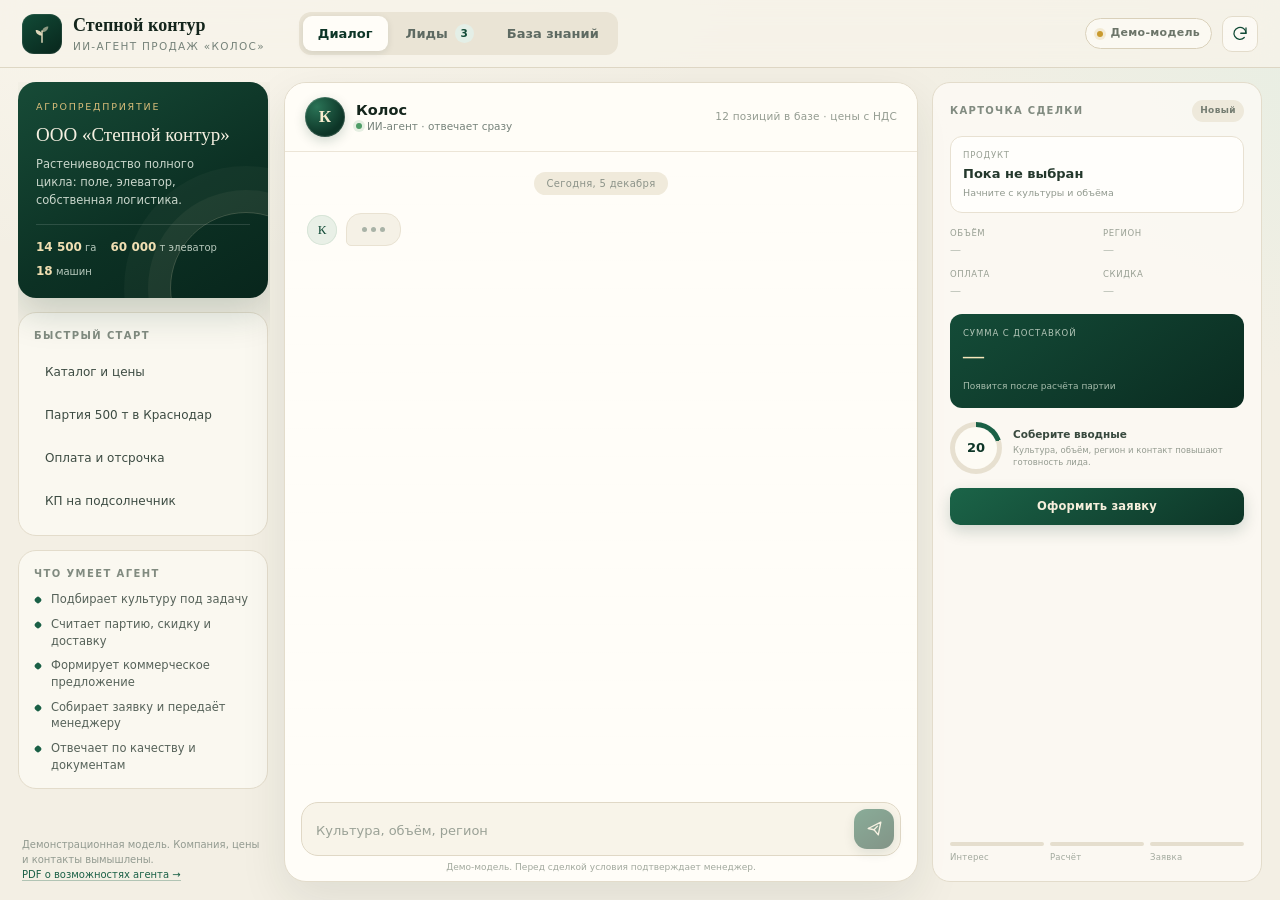
==== commit eaf4a349: "Add favicon and public demo link" ====
--- a/index.html
+++ b/index.html
@@ -5,6 +5,7 @@
   <meta name="viewport" content="width=device-width, initial-scale=1">
   <title>Колос — ИИ-агент продаж «Степной контур»</title>
   <meta name="description" content="Демонстрационная модель ИИ-агента отдела продаж агропредприятия: подбор партии, расчёт, КП и заявки.">
+  <link rel="icon" type="image/svg+xml" href="assets/favicon.svg">
   <link rel="stylesheet" href="assets/css/styles.css">
 </head>
 <body>
